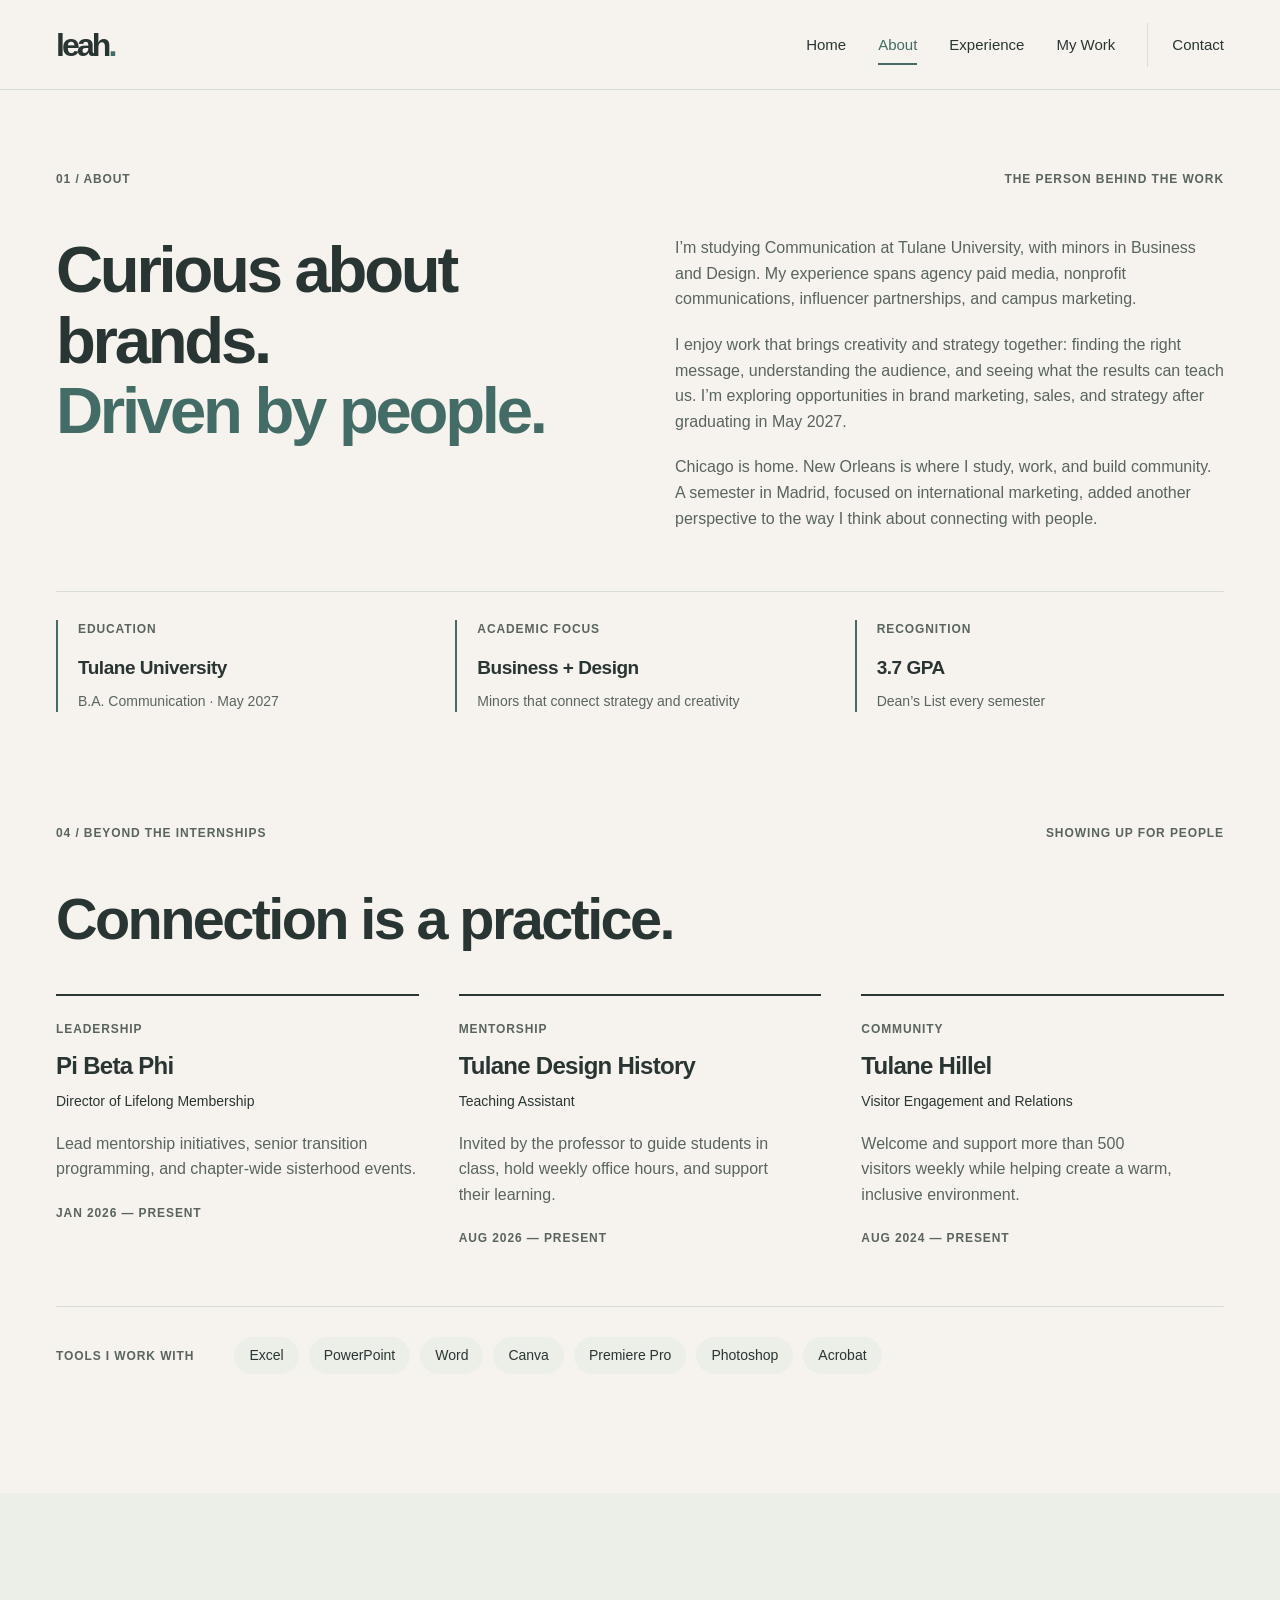
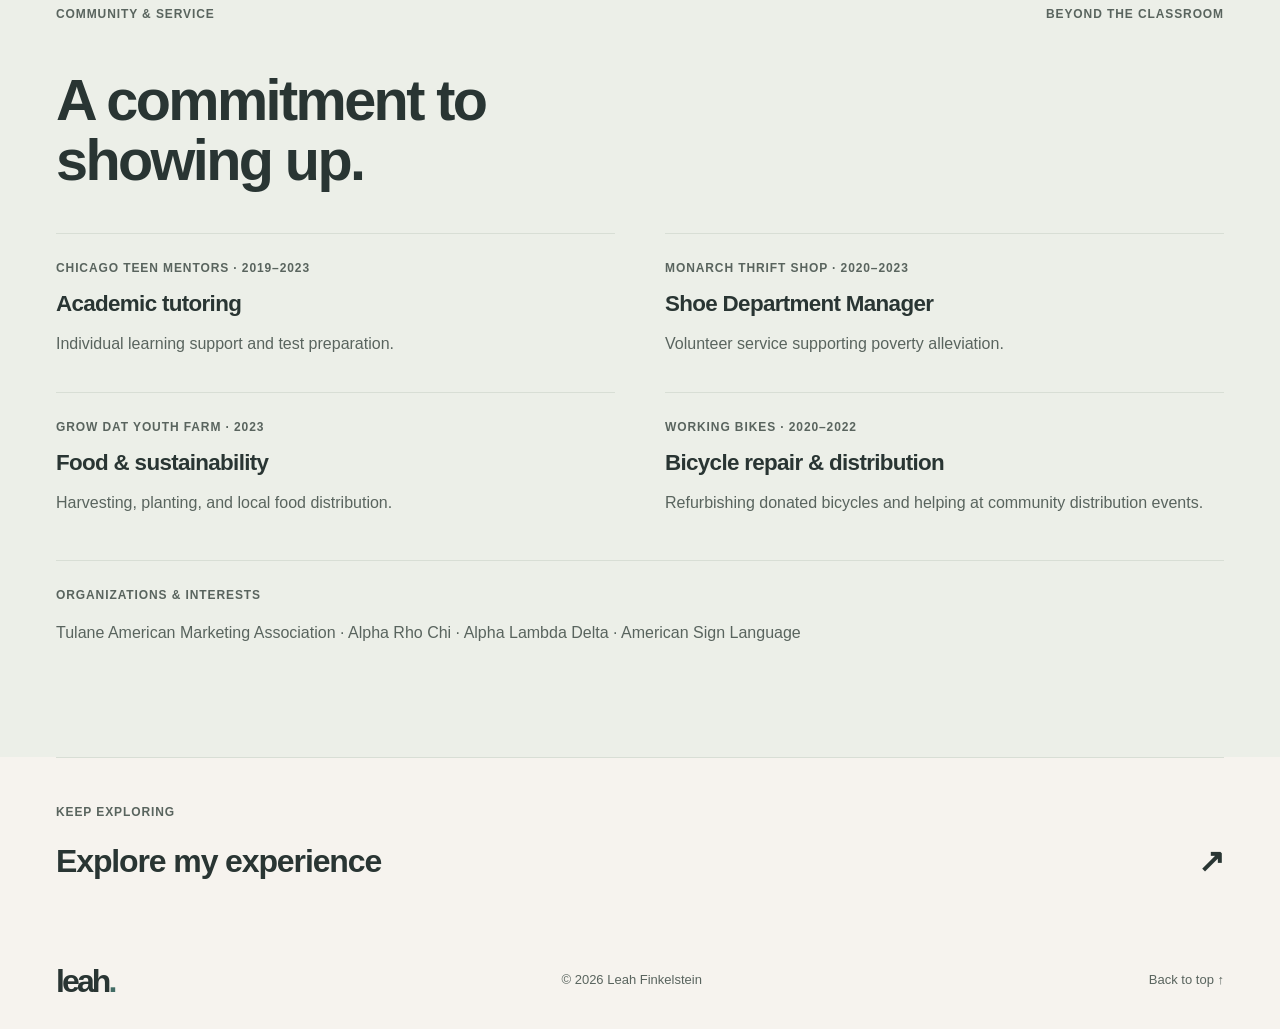
==== about.html @ 5b68e27d "Launch five-page portfolio with softer sage palette and verified LinkedIn credentials" ====
<!doctype html>
<html lang="en">
<head>
  <meta charset="UTF-8">
  <meta name="viewport" content="width=device-width, initial-scale=1">
  <meta name="description" content="Get to know Leah: Communication at Tulane, Business and Design minors, international marketing in Madrid, leadership, and community service.">
  <meta name="theme-color" content="#426c65">
  <meta property="og:title" content="About | Leah Finkelstein">
  <meta property="og:description" content="Get to know Leah: Communication at Tulane, Business and Design minors, international marketing in Madrid, leadership, and community service.">
  <meta property="og:type" content="website">
  <title>About | Leah Finkelstein</title>
  <link rel="icon" href="data:image/svg+xml,%3Csvg xmlns='http://www.w3.org/2000/svg' viewBox='0 0 64 64'%3E%3Crect width='64' height='64' rx='14' fill='%23426c65'/%3E%3Ctext x='9' y='44' font-size='34' font-family='Arial' font-weight='700' fill='white'%3ELF%3C/text%3E%3C/svg%3E">
  <link rel="stylesheet" href="styles.css?v=4">
  <script src="script.js?v=4" defer></script>
  <noscript><style>@media(max-width:700px){.header{height:auto;flex-wrap:wrap;padding-block:16px;gap:16px}.menu-toggle{display:none}nav{position:static;display:flex;flex-wrap:wrap;padding:0;box-shadow:none;width:100%;gap:4px}nav a{padding:6px 10px}.nav-contact{border:0;margin:0}}</style></noscript>
</head>
<body id="top">
<a class="skip-link" href="#main">Skip to content</a>
<div class="progress" aria-hidden="true"></div>
<header class="header">
    <a class="wordmark" href="index.html" aria-label="Leah Finkelstein, home">leah<span>.</span></a>
    <button class="menu-toggle" aria-expanded="false" aria-controls="navigation">Menu <span aria-hidden="true">+</span></button>
    <nav id="navigation" aria-label="Main navigation"><a href="index.html">Home</a><a href="about.html" aria-current="page">About</a><a href="experience.html">Experience</a><a href="work.html">My Work</a><a href="contact.html" class="nav-contact">Contact</a></nav>
  </header>
<main id="main"><section class="about section wrap page-opening" id="about" aria-labelledby="about-title">
      <div class="section-label reveal"><span>01 / ABOUT</span><span>THE PERSON BEHIND THE WORK</span></div>
      <div class="about-grid"><h1 id="about-title" class="reveal">Curious about brands.<br><span class="blue">Driven by people.</span></h1>
        <div class="about-copy reveal"><p>I’m studying Communication at Tulane University, with minors in Business and Design. My experience spans agency paid media, nonprofit communications, influencer partnerships, and campus marketing.</p><p>I enjoy work that brings creativity and strategy together: finding the right message, understanding the audience, and seeing what the results can teach us. I’m exploring opportunities in brand marketing, sales, and strategy after graduating in May 2027.</p><p>Chicago is home. New Orleans is where I study, work, and build community. A semester in Madrid, focused on international marketing, added another perspective to the way I think about connecting with people.</p></div></div>
      <div class="education-strip reveal"><div><span class="small-label">EDUCATION</span><strong>Tulane University</strong><p>B.A. Communication · May 2027</p></div><div><span class="small-label">ACADEMIC FOCUS</span><strong>Business + Design</strong><p>Minors that connect strategy and creativity</p></div><div><span class="small-label">RECOGNITION</span><strong>3.7 GPA</strong><p>Dean’s List every semester</p></div></div>
    </section><section class="leadership section wrap" aria-labelledby="leadership-title"><div class="section-label reveal"><span>04 / BEYOND THE INTERNSHIPS</span><span>SHOWING UP FOR PEOPLE</span></div><h2 id="leadership-title" class="reveal">Connection is a practice.</h2>
      <div class="leadership-grid">
        <article class="reveal"><span class="small-label">LEADERSHIP</span><h3>Pi Beta Phi</h3><p class="role">Director of Lifelong Membership</p><p>Lead mentorship initiatives, senior transition programming, and chapter-wide sisterhood events.</p><span class="date">JAN 2026 — PRESENT</span></article>
        <article class="reveal"><span class="small-label">MENTORSHIP</span><h3>Tulane Design History</h3><p class="role">Teaching Assistant</p><p>Invited by the professor to guide students in class, hold weekly office hours, and support their learning.</p><span class="date">AUG 2026 — PRESENT</span></article>
        <article class="reveal"><span class="small-label">COMMUNITY</span><h3>Tulane Hillel</h3><p class="role">Visitor Engagement and Relations</p><p>Welcome and support more than 500 visitors weekly while helping create a warm, inclusive environment.</p><span class="date">AUG 2024 — PRESENT</span></article>
      </div>
      <div class="tools-row reveal"><span class="small-label">TOOLS I WORK WITH</span><ul aria-label="Tools"><li>Excel</li><li>PowerPoint</li><li>Word</li><li>Canva</li><li>Premiere Pro</li><li>Photoshop</li><li>Acrobat</li></ul></div>
    </section><section class="section community"><div class="wrap"><div class="section-label reveal"><span>COMMUNITY & SERVICE</span><span>BEYOND THE CLASSROOM</span></div><h2 class="reveal">A commitment to<br>showing up.</h2><div class="community-grid"><article class="reveal"><span class="small-label">CHICAGO TEEN MENTORS · 2019–2023</span><h3>Academic tutoring</h3><p>Individual learning support and test preparation.</p></article><article class="reveal"><span class="small-label">MONARCH THRIFT SHOP · 2020–2023</span><h3>Shoe Department Manager</h3><p>Volunteer service supporting poverty alleviation.</p></article><article class="reveal"><span class="small-label">GROW DAT YOUTH FARM · 2023</span><h3>Food & sustainability</h3><p>Harvesting, planting, and local food distribution.</p></article><article class="reveal"><span class="small-label">WORKING BIKES · 2020–2022</span><h3>Bicycle repair & distribution</h3><p>Refurbishing donated bicycles and helping at community distribution events.</p></article></div><div class="memberships reveal"><span class="small-label">ORGANIZATIONS & INTERESTS</span><p>Tulane American Marketing Association · Alpha Rho Chi · Alpha Lambda Delta · American Sign Language</p></div></div></section><div class="next-page wrap"><a href="experience.html"><span class="small-label">KEEP EXPLORING</span><span>Explore my experience <span aria-hidden="true">↗</span></span></a></div></main>
<footer class="footer wrap"><a class="wordmark" href="index.html" aria-label="Leah Finkelstein, home">leah<span>.</span></a><span>© 2026 Leah Finkelstein</span><a href="#top">Back to top ↑</a></footer>
</body>
</html>
---- styles.css ----
:root{--blue:#426c65;--ink:#293533;--muted:#59645e;--line:#d8ded5;--paper:#f6f3ee;--light:#ecefe8;--max:1240px}*{box-sizing:border-box}html{scroll-behavior:smooth;scroll-padding-top:100px}body{margin:0;background:var(--paper);color:var(--ink);font-family:Arial,Helvetica,sans-serif;font-size:16px;line-height:1.6}a{color:inherit;text-decoration:none}button{font:inherit}a,button,summary{-webkit-tap-highlight-color:transparent}a:focus-visible,button:focus-visible,summary:focus-visible{outline:3px solid #98642e;outline-offset:6px}::selection{background:#c8d9ce;color:#101321}.wrap{width:min(var(--max),calc(100% - 112px));margin-inline:auto}.section{padding-block:112px}h1,h2,h3,p{margin:0}h1,h2,h3{line-height:1.05;letter-spacing:-.045em}h2{font-size:clamp(2.35rem,4.5vw,4rem);font-weight:600}h3{font-size:1.7rem;letter-spacing:-.03em}p{color:var(--muted)}.blue{color:var(--blue)}.header{height:90px;display:flex;align-items:center;justify-content:space-between;padding-inline:56px;border-bottom:1px solid var(--line);position:sticky;top:0;z-index:20;background:rgba(246,243,238,.96);backdrop-filter:blur(16px)}.wordmark{font-size:2rem;letter-spacing:-.09em;font-weight:800;line-height:1}.wordmark span{color:var(--blue)}nav{display:flex;align-items:center;gap:32px;font-size:.9375rem}nav a{transition:color .2s}nav a:hover{color:var(--blue)}.nav-contact{padding-left:24px;border-left:1px solid var(--line)}.nav-contact span{margin-left:12px}.menu-toggle{display:none}.progress{position:fixed;top:0;left:0;width:100%;height:3px;background:var(--blue);z-index:30;transform:scaleX(0);transform-origin:left}.hero{display:grid;grid-template-columns:1.3fr 1fr;gap:48px;padding-top:80px}.eyebrow,.section-label,.small-label,.project-top,.date,.portrait-caption,.hero-footer{font-size:.8125rem;letter-spacing:.075em;font-weight:600}.eyebrow{color:var(--blue);margin-bottom:24px}.hero h1{font-size:clamp(3.5rem,7.1vw,6.75rem);font-weight:600;letter-spacing:-.07em;line-height:.98}.hero-intro{color:var(--ink);font-size:clamp(1.2rem,2.1vw,1.75rem);line-height:1.3;letter-spacing:-.025em;margin-top:30px}.hero-intro span{color:var(--muted)}.hero-description{max-width:480px;margin-top:22px;font-size:1.0625rem;line-height:1.6}.actions{display:flex;gap:28px;align-items:center;margin-top:30px}.button{display:inline-flex;gap:24px;align-items:center;justify-content:center;padding:16px 22px;font-size:.9375rem;font-weight:600;border-radius:4px;transition:transform .2s,box-shadow .2s}.button:hover{transform:translateY(-3px);box-shadow:0 8px 24px #0002}.primary{background:var(--blue);color:white}.text-link{font-size:.9375rem;font-weight:600;border-bottom:1px solid;padding-block:6px;display:inline-block}.text-link:hover{color:var(--blue)}.text-link span[aria-hidden]{margin-left:12px}.portrait-panel{background:var(--blue);color:white;align-self:stretch;border-radius:180px 180px 10px 10px;min-height:540px;display:flex;align-items:center;justify-content:space-between;flex-direction:column;padding:55px 28px 28px;position:relative;overflow:hidden;transition:transform .4s}.portrait-panel:hover{transform:rotate(1deg)}.portrait-caption{display:flex;flex-direction:column;text-align:center;line-height:1.7;color:#e5ede6;font-size:.75rem;letter-spacing:.14em}.portrait{width:88%;max-width:345px;aspect-ratio:1;border-radius:50%;overflow:hidden;position:relative;box-shadow:0 18px 50px #274b3555;border:7px solid white;margin-block:26px;background:#eee}.portrait img{position:absolute;width:167.86%;max-width:none;height:auto;left:-33.57%;top:-28.57%}.portrait-bottom{width:100%;display:flex;justify-content:space-between;align-items:center;font-size:1.25rem;letter-spacing:-.03em}.portrait-bottom span:last-child{font-size:2.2rem}.hero-footer{grid-column:1/-1;display:flex;justify-content:space-between;align-items:center;padding-block:26px;border-bottom:1px solid var(--line);color:var(--muted);margin-top:12px;letter-spacing:.05em}.hero-footer a{font-size:.875rem;letter-spacing:0}.hero-footer a span{margin-left:24px}.section-label{display:flex;justify-content:space-between;gap:20px;color:var(--muted);margin-bottom:46px}.section-label span:last-child{color:var(--muted)}.about-grid{display:grid;grid-template-columns:1fr 1fr;gap:70px}.about h2{font-size:clamp(2.4rem,3.6vw,3.5rem);line-height:1.12}.about-copy p+p{margin-top:20px}.education-strip{display:grid;grid-template-columns:1fr 1fr 1fr;border-top:1px solid var(--line);margin-top:60px;padding-top:28px;gap:30px}.small-label{display:block;color:var(--muted);font-size:.75rem;margin-bottom:14px}.education-strip strong{display:block;font-size:1.1875rem;letter-spacing:-.025em}.education-strip p{font-size:.875rem;margin-top:6px}.work{background:var(--light)}.section-heading{display:flex;align-items:flex-end;justify-content:space-between;gap:40px;margin-bottom:46px}.section-heading>p{max-width:320px}.projects{display:grid;grid-template-columns:1fr 1fr;gap:24px;align-items:start}.project{padding:36px;border-radius:6px;min-height:464px;transition:transform .25s,box-shadow .25s}.project:hover{transform:translateY(-5px);box-shadow:0 16px 35px #1111}.project-top{display:flex;justify-content:space-between;gap:20px;font-size:.75rem;letter-spacing:.045em}.project-stat{font-size:clamp(4.5rem,7vw,6.5rem);font-weight:600;letter-spacing:-.07em;line-height:1;margin-top:42px}.project-stat>span{font-size:.52em}.stat-label{font-size:.875rem;margin-top:8px}.project h3{margin:34px 0 14px}.project>p:not(.stat-label){max-width:450px}.project-blue{background:var(--blue);color:#fff}.project-blue p{color:#e5ede6}.project-light{background:#fff;border:1px solid var(--line)}.project-dark{background:var(--ink);color:#fff}.project-dark p{color:#d4ddd3}.project-word{font-size:clamp(3rem,4.8vw,4.1rem);font-weight:600;letter-spacing:-.06em;line-height:1.03;color:var(--blue);margin-top:38px}.project details{border-top:1px solid #929bb055;margin-top:26px}.project summary{cursor:pointer;display:flex;justify-content:space-between;padding-top:19px;list-style:none;font-size:.875rem;font-weight:600}.project summary::-webkit-details-marker{display:none}.project summary span{font-size:1.3rem;line-height:1;transition:transform .2s}.project details[open] summary span{transform:rotate(45deg)}.detail-content{padding-top:22px;font-size:.9375rem}.detail-content p+p{margin-top:12px}.experience{background:var(--ink);color:#fff}.experience .section-label,.experience .section-label span:last-child{color:#c1ccc2}.experience .text-link:hover{color:#d4e2d7}.experience-row{display:grid;grid-template-columns:190px 1fr 155px;gap:35px;padding-block:32px;border-top:1px solid #526258}.experience-row .date{color:#c1ccc2;padding-top:5px;font-size:.75rem;letter-spacing:.025em}.experience-row h3{font-size:1.6rem}.experience-row p{color:#c1ccc2;font-size:.9375rem;max-width:540px}.experience-row .role{color:#fff;margin-block:9px 12px}.location{font-size:.8125rem;color:#c1ccc2;text-align:right;padding-top:5px}.leadership-grid{display:grid;grid-template-columns:repeat(3,1fr);gap:40px;margin-top:44px}.leadership-grid article{border-top:2px solid var(--ink);padding-top:24px}.leadership-grid h3{font-size:1.5rem}.leadership-grid .role{color:var(--ink);font-size:.875rem;margin:12px 0 18px}.leadership-grid article>p:not(.role){font-size:.9375rem}.leadership-grid .date{display:block;color:var(--muted);font-size:.75rem;margin-top:22px}.tools-row{display:flex;gap:40px;align-items:baseline;margin-top:58px;border-top:1px solid var(--line);padding-top:30px}.tools-row .small-label{white-space:nowrap}.tools-row ul{list-style:none;padding:0;margin:0;display:flex;flex-wrap:wrap;gap:10px}.tools-row li{border:1px solid var(--line);border-radius:30px;padding:6px 14px;font-size:.875rem}.contact{background:var(--blue);color:white}.contact .section-label,.contact .section-label span:last-child{color:#e5ede6}.contact h2{font-size:clamp(2.75rem,6.9vw,6rem);letter-spacing:-.06em}.contact h2>span{color:#b9d0bf}.contact-bottom{display:flex;align-items:center;justify-content:space-between;gap:40px;margin-top:42px}.contact-bottom p{color:#e5ede6;max-width:400px}.light{background:#fff;color:var(--ink)}.footer{padding-block:32px;display:flex;justify-content:space-between;align-items:center;gap:20px}.footer>span,.footer>a:last-child{font-size:.8125rem;color:var(--muted)}.skip-link{position:fixed;left:16px;top:-100px;z-index:99;background:white;color:var(--ink);padding:12px 20px;border:2px solid var(--blue)}.skip-link:focus{top:12px}.sr-only{position:absolute;width:1px;height:1px;padding:0;margin:-1px;overflow:hidden;clip:rect(0,0,0,0);white-space:nowrap;border:0}.reveal{transition:opacity .7s ease,transform .7s ease}.motion-ready .reveal.pending{opacity:0;transform:translateY(24px)}.entrance{animation:arrive .8s both}.hero h1{animation-delay:.08s}.hero-intro{animation-delay:.15s}.hero-description{animation-delay:.2s}.actions{animation-delay:.25s}.portrait-panel{animation-delay:.2s}@keyframes arrive{from{opacity:0;transform:translateY(20px)}to{opacity:1;transform:translateY(0)}}
@media(min-width:1500px){.hero{padding-top:90px}.portrait-panel{min-height:590px}}
@media(max-width:1000px){.wrap{width:calc(100% - 64px)}.header{padding-inline:32px}.hero{gap:32px;padding-top:55px}.hero h1{font-size:clamp(3.3rem,7.4vw,5.5rem)}.portrait-panel{min-height:490px;padding-inline:22px;padding-top:45px}.portrait-caption{font-size:.6875rem}.about-grid{gap:40px}.experience-row{grid-template-columns:155px 1fr;gap:24px}.location{display:none}.project{padding:28px}.project-top{font-size:.6875rem}.leadership-grid{gap:25px}.section{padding-block:80px}.actions{gap:18px}.button{gap:15px;padding:15px 18px}}
@media(max-width:700px){html{scroll-padding-top:82px}.wrap{width:calc(100% - 40px)}.header{height:72px;padding-inline:20px}.menu-toggle{display:flex;gap:20px;align-items:center;background:none;border:1px solid var(--line);border-radius:4px;padding:7px 12px;font-size:.875rem}.menu-toggle span{font-size:1.25rem;line-height:1}nav{display:none;position:absolute;left:0;right:0;top:72px;padding:20px;background:white;box-shadow:0 10px 20px #0001;align-items:stretch;gap:0}nav.open{display:flex;flex-direction:column}nav a{padding:13px 0}.nav-contact{border-left:0;border-top:1px solid var(--line);margin-top:7px}.hero{grid-template-columns:1fr;padding-top:46px;gap:36px}.eyebrow{font-size:.6875rem;letter-spacing:.06em;margin-bottom:20px}.hero h1{font-size:clamp(3rem,12vw,5.1rem)}.hero-intro{font-size:1.4rem;margin-top:24px}.hero-description{font-size:1rem}.actions{margin-top:25px}.portrait-panel{width:100%;min-height:420px;border-radius:150px 150px 6px 6px;padding:34px 25px 18px;max-width:420px;justify-self:center}.portrait{width:68%;max-width:260px;margin-block:24px}.portrait-caption{font-size:.6875rem}.portrait-bottom{font-size:1.0625rem}.hero-footer{margin-top:0;padding-block:22px;gap:18px;font-size:.625rem;letter-spacing:.02em}.hero-footer a{font-size:.75rem}.hero-footer a span{margin-left:8px}.section{padding-block:64px}.section-label{font-size:.6875rem;margin-bottom:30px;letter-spacing:.05em}.section-label span:last-child{display:none}.about-grid{grid-template-columns:1fr;gap:26px}.about h2{font-size:2.25rem}.education-strip{grid-template-columns:1fr;gap:24px;margin-top:35px}.education-strip>div+div{padding-top:22px;border-top:1px solid var(--line)}.section-heading{align-items:flex-start;flex-direction:column;gap:24px;margin-bottom:30px}h2{font-size:2.5rem}.section-heading>p{max-width:100%}.projects{grid-template-columns:1fr;gap:18px}.project{padding:27px;min-height:0}.project-stat{font-size:5.5rem;margin-top:34px}.project-word{font-size:3.5rem}.project-top{font-size:.6875rem}.project h3{margin-top:28px;font-size:1.6rem}.experience-row{grid-template-columns:1fr;gap:12px;padding-block:27px}.experience-row h3{font-size:1.5rem}.leadership-grid{grid-template-columns:1fr;gap:32px;margin-top:32px}.tools-row{flex-direction:column;gap:6px;margin-top:35px}.contact h2{font-size:clamp(2.3rem,9.6vw,4rem)}.contact-bottom{align-items:flex-start;flex-direction:column;gap:26px;margin-top:28px}.footer{flex-wrap:wrap;padding-block:28px}.footer .wordmark{font-size:1.7rem}.footer>span{font-size:.75rem}.footer>a:last-child{font-size:.75rem}}
@media(prefers-reduced-motion:reduce){html{scroll-behavior:auto}*,*::before,*::after{animation:none!important;transition:none!important}.motion-ready .reveal.pending{opacity:1;transform:none}.portrait-panel:hover,.project:hover,.button:hover{transform:none}}

/* Refined rhythm, clearer controls, and responsive interaction states. */
h1,h2,h3{text-wrap:balance}p{text-wrap:pretty}.hero-copy{min-width:0}.actions{flex-wrap:wrap}.header{transition:box-shadow .25s,border-color .25s}.header.scrolled{box-shadow:0 4px 24px #29353308;border-bottom-color:#d8ded5}nav a{position:relative;min-height:44px;display:inline-flex;align-items:center}nav a[aria-current="location"]{color:var(--blue)}nav a:not(.nav-contact)::after{content:"";position:absolute;bottom:2px;left:0;width:100%;height:2px;background:var(--blue);transform:scaleX(0);transform-origin:left;transition:transform .25s}nav a[aria-current="location"]::after,nav a:not(.nav-contact):hover::after{transform:scaleX(1)}.button span[aria-hidden],.text-link span[aria-hidden]{display:inline-block;transition:transform .25s}.button:hover span[aria-hidden],.text-link:hover span[aria-hidden]{transform:translate(3px,-3px)}.button.primary:hover span[aria-hidden]{transform:translate(3px,3px)}.portrait-panel{background:linear-gradient(150deg,#426c65 35%,#365b55 100%)}.portrait-panel:hover{transform:none}.portrait{transition:box-shadow .5s,transform .5s}.portrait-panel:hover .portrait{transform:translateY(-5px);box-shadow:0 26px 55px #274b3566}.portrait-bottom{border-top:1px solid #ffffff38;padding-top:18px}.about-copy{max-width:570px}.education-strip{padding-bottom:8px}.education-strip>div{border-left:2px solid var(--blue);padding-left:20px}.projects{align-items:stretch;gap:28px}.project{display:flex;flex-direction:column;border-radius:12px;min-width:0;border:1px solid transparent}.project-light{border-color:var(--line)}.project>p:not(.stat-label){margin-bottom:26px}.project details{margin-top:auto}.project summary{min-height:60px;align-items:center;gap:18px;padding:18px 0 0;font-size:.9375rem}.project summary>span[aria-hidden]{display:inline-flex;align-items:center;justify-content:center;border:1px solid currentColor;width:32px;height:32px;border-radius:50%;flex-shrink:0}.project details[open] .detail-content{animation:arrive .3s ease-out}.project-light:has(details[open]){border-color:var(--blue)}.project:focus-within{box-shadow:0 0 0 3px #426c6526}.project-blue{background:linear-gradient(140deg,#426c65,#365b55)}.project-dark{background:linear-gradient(140deg,#33433d,#293533)}.project-stat{font-variant-numeric:tabular-nums}.project-word{min-height:136px}.experience-row{transition:background .25s}.experience-row:hover{background:#ffffff04}.experience-row h3{letter-spacing:-.025em}.experience-row .role{color:#d4e2d7}.tools-row li{background:var(--light);border-color:transparent}.contact{background:linear-gradient(120deg,#426c65,#365b55)}.menu-toggle{min-height:44px}.menu-toggle span{transition:transform .2s}.menu-toggle[aria-expanded="true"] span{transform:rotate(45deg)}.small-label,.project-top,.date,.portrait-caption,.hero-footer,.section-label,.eyebrow{font-size:max(.75rem,12px)}.project-top{line-height:1.6;letter-spacing:.025em}.project-top>span:last-child{flex-shrink:0}.leadership-grid article>p:not(.role),.experience-row p,.detail-content{font-size:1rem}
@media(min-width:1001px){.about-grid>h2{position:sticky;top:140px;align-self:start}.projects>.project:nth-child(2n){transition-delay:.08s}.leadership-grid>article:nth-child(2){transition-delay:.08s}.leadership-grid>article:nth-child(3){transition-delay:.16s}}
@media(hover:hover) and (pointer:fine){.project:hover{transform:translateY(-6px);box-shadow:0 18px 35px #29353312}.project-light:hover{border-color:#8fa89a}}
@media(max-width:1000px){.project-word{min-height:118px}.experience-row .date,.leadership-grid .date{font-size:.75rem}}
@media(max-width:700px){nav.open{animation:arrive .2s ease-out}nav a{font-size:1rem;padding:15px 12px;border-radius:5px}nav a[aria-current="location"]{background:#e4ebe2}nav a:not(.nav-contact)::after{display:none}.portrait-panel{min-height:400px}.portrait-caption{font-size:.75rem;letter-spacing:.09em}.hero-footer{align-items:flex-start;flex-wrap:wrap;row-gap:10px}.hero-footer a{min-height:24px}.section-label{font-size:.75rem}.eyebrow{font-size:.75rem;letter-spacing:.025em}.project-top{font-size:.75rem}.project{padding:26px}.project-word{min-height:0}.education-strip>div+div{border-top:0;padding-top:0}.experience-row p{font-size:1rem}.projects{gap:22px}.contact .button{width:100%}.portrait-panel:hover .portrait{transform:none}.footer>a:last-child{padding-block:10px}}
@media(prefers-reduced-motion:reduce){.portrait-panel:hover .portrait,.button:hover span[aria-hidden],.text-link:hover span[aria-hidden],.project:hover{transform:none}}
@media print{.header,.progress,.skip-link,.menu-toggle,.actions,.hero-footer,.footer{display:none}.section{padding-block:28px}.wrap{width:100%}.hero{padding-top:0;gap:20px}.portrait-panel{min-height:0}.portrait-caption,.portrait-bottom{display:none}.portrait{max-width:180px}.reveal,.entrance,.motion-ready .reveal.pending{opacity:1!important;transform:none!important}.experience,.contact,.project{background:white!important;color:black!important}.experience p,.contact p,.project p,.experience .role{color:#333!important}.project{break-inside:avoid}.section-label{margin-bottom:16px}.project-stat{font-size:3rem}.project details{margin-top:12px}.contact h2{font-size:2.5rem}}

/* Separate pages, shared identity. */
nav a[aria-current="page"]{color:var(--blue)}nav a[aria-current="page"]::after{transform:scaleX(1)}.page-opening h1{font-size:clamp(2.75rem,5.1vw,4.7rem);line-height:1.08;letter-spacing:-.05em;font-weight:600}.page-opening{padding-top:80px}.about.page-opening{padding-bottom:64px}.about.page-opening+.leadership{padding-top:40px}.about-grid>h1{align-self:start}.home-highlights{padding-top:78px}.home-links{display:grid;grid-template-columns:repeat(3,1fr);gap:24px}.home-links>a{border:1px solid var(--line);border-radius:12px;padding:30px;display:flex;flex-direction:column;transition:transform .25s,box-shadow .25s}.home-links>a:first-child{background:var(--blue);color:white;border-color:var(--blue)}.home-links>a:first-child p,.home-links>a:first-child .small-label{color:#e5ede6}.home-links strong{display:block;font-size:clamp(2rem,3.8vw,3.4rem);line-height:1.05;letter-spacing:-.045em;margin:16px 0 22px;font-weight:600}.home-links strong>span{font-size:.55em}.home-links p{font-size:1rem;margin-bottom:30px}.home-link-label{margin-top:auto;padding-top:18px;border-top:1px solid #a2a9b955;display:flex;justify-content:space-between;gap:18px;font-size:.875rem;font-weight:600}.home-links>a:hover{transform:translateY(-5px);box-shadow:0 15px 30px #29353312}.next-page{padding-block:45px;border-top:1px solid var(--line)}.next-page>a{display:block}.next-page>a>span:last-child{font-size:clamp(1.4rem,2.5vw,2rem);font-weight:600;letter-spacing:-.035em;display:flex;justify-content:space-between;gap:20px}.next-page a:hover{color:var(--blue)}.community{background:var(--light)}.community-grid{display:grid;grid-template-columns:repeat(2,1fr);gap:36px 50px;margin-top:42px}.community-grid article{border-top:1px solid var(--line);padding-top:25px}.community-grid h3{font-size:1.4rem;margin-bottom:15px}.memberships{margin-top:45px;border-top:1px solid var(--line);padding-top:25px}.credential-list{margin-block:40px}.credential-list article{border-top:1px solid var(--line);padding-block:24px;display:flex;align-items:baseline;justify-content:space-between;gap:24px}.credential-list h3{font-size:1.35rem;line-height:1.3;letter-spacing:-.025em}.credential-list p{font-size:.9375rem;margin-top:8px}.credential-list article>span{font-size:.875rem;white-space:nowrap;color:var(--muted)}.contact-page{min-height:530px;display:flex;align-items:center}.contact-page h1{font-size:clamp(2.75rem,6.5vw,6rem)}.contact-page h1>span{color:#b9d0bf}.contact-facts{display:flex;gap:30px;flex-wrap:wrap;margin-top:30px}.contact-facts strong{font-size:.9375rem}.contact-facts .small-label{margin-bottom:6px}.current-work .text-link{margin-top:24px}
@media(max-width:1000px){nav{gap:22px}.nav-contact{padding-left:18px}.home-links{gap:18px}.home-links>a{padding:24px}.page-opening{padding-top:64px}}
@media(max-width:700px){.page-opening{padding-top:45px}.page-opening h1{font-size:clamp(2.3rem,9.5vw,3.6rem)}nav{gap:0}nav a[aria-current="page"]{background:#e4ebe2}.nav-contact{padding-left:12px}.home-highlights{padding-top:50px}.home-links,.community-grid{grid-template-columns:1fr}.home-links strong{font-size:2.7rem}.home-links>a{padding:28px}.credential-list article{align-items:flex-start;flex-direction:column;gap:12px}.community-grid{gap:28px}.next-page{padding-block:32px}.contact-page{min-height:480px}.about.page-opening+.leadership{padding-top:24px}.contact-facts{flex-direction:column;gap:20px}.home-links>a:hover{transform:none}}
@media(prefers-reduced-motion:reduce){.home-links>a:hover{transform:none}}

/* A softer botanical palette with readable charcoal text and warm surfaces. */
:root{--accent:#426c65;--blue:var(--accent);--sage:#dce5dc;--cream:#f6f3ee;--card:#fcfaf7}
.project-light,.light{background:var(--card)}
.portrait-panel,.project-blue,.home-links>a:first-child,.contact{background:linear-gradient(140deg,#e4ebe1,#ceded5);color:var(--ink)}
.portrait-caption,.portrait-bottom,.project-blue p,.home-links>a:first-child p,.home-links>a:first-child .small-label,.contact p,.contact .section-label,.contact .section-label span:last-child{color:#40594e}
.portrait{border-color:var(--card);box-shadow:0 18px 50px #294a3424}
.portrait-bottom{border-top-color:#81998a66}
.contact h2>span,.contact-page h1>span{color:var(--accent)}
.contact .light{background:var(--accent);color:var(--card)}
.home-links>a:first-child{border-color:#c3d3c6}
.home-links>a{background:var(--card)}
.project-blue .project-stat{color:#365b55}
.skip-link{background:var(--cream)}
@media(max-width:700px){nav{background:var(--cream)}}
@media print{.portrait-panel,.project-blue,.home-links>a:first-child,.contact{background:white!important;color:black!important}}
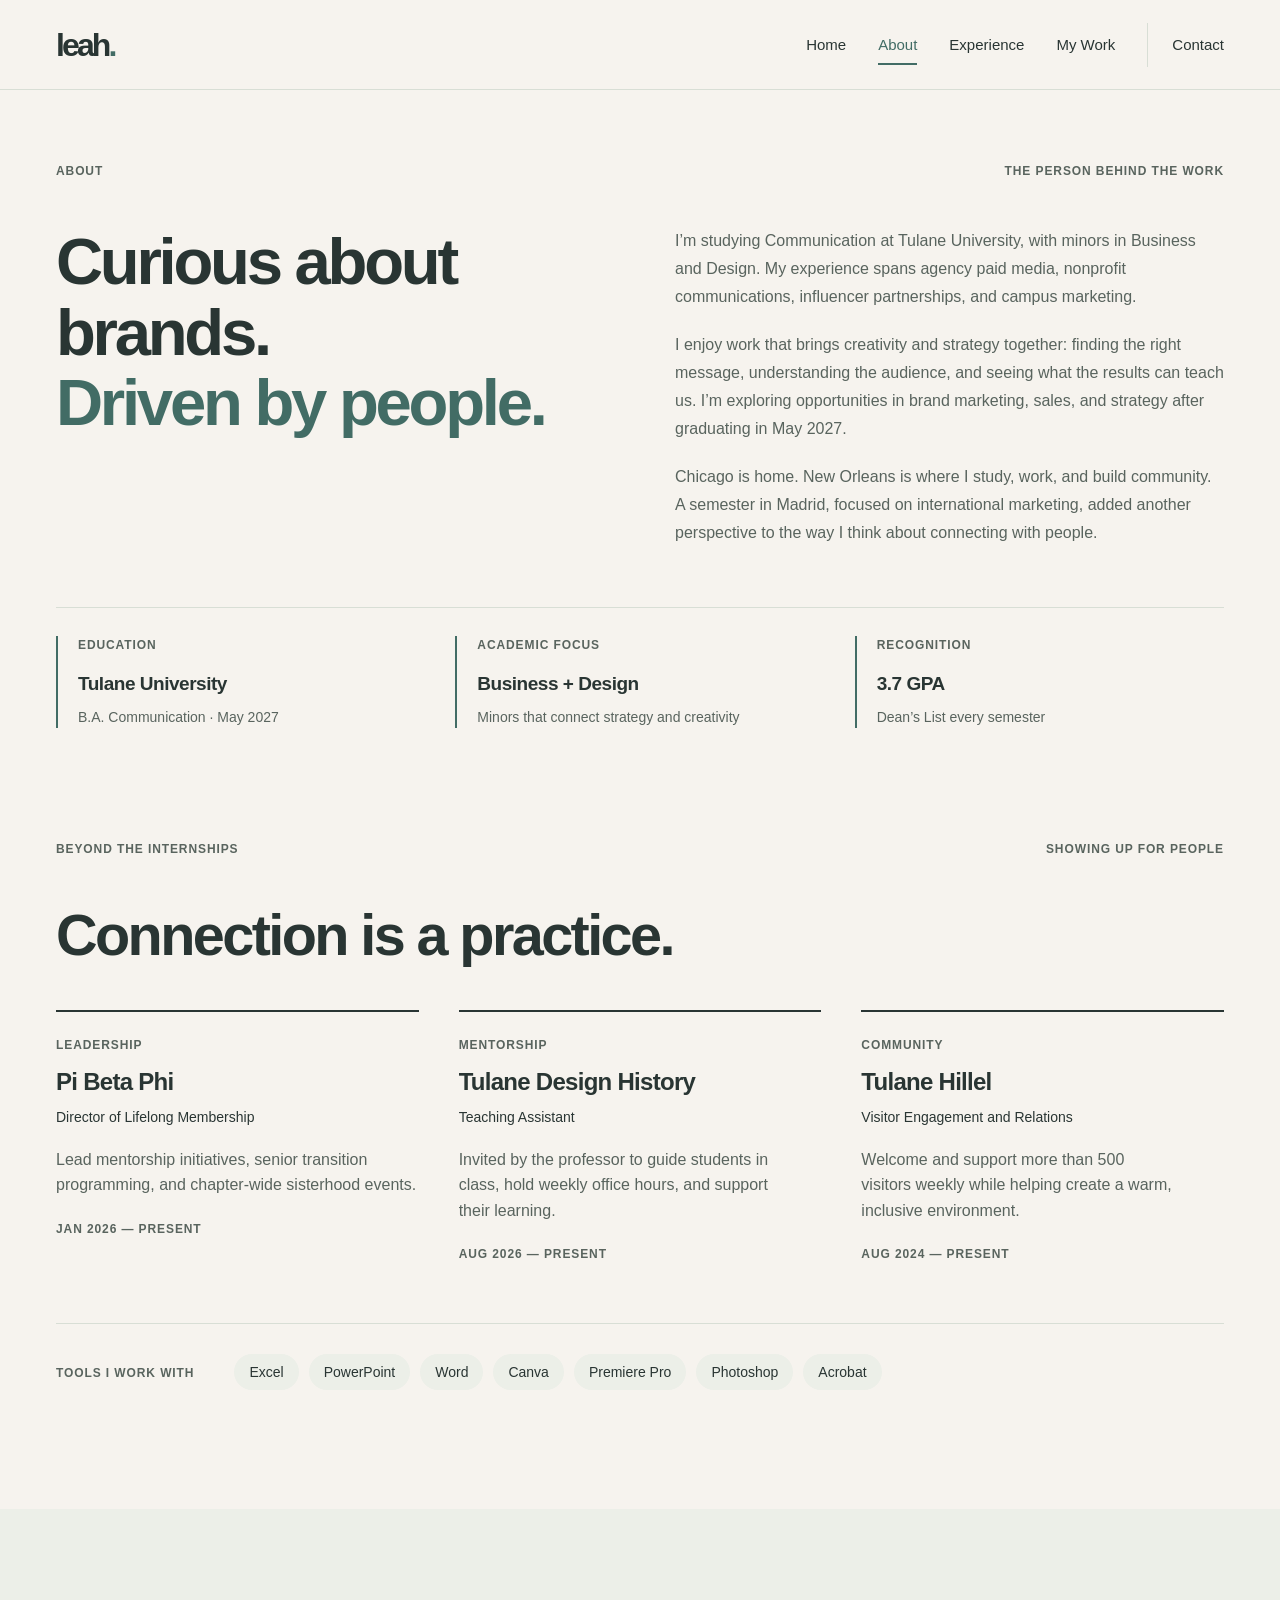
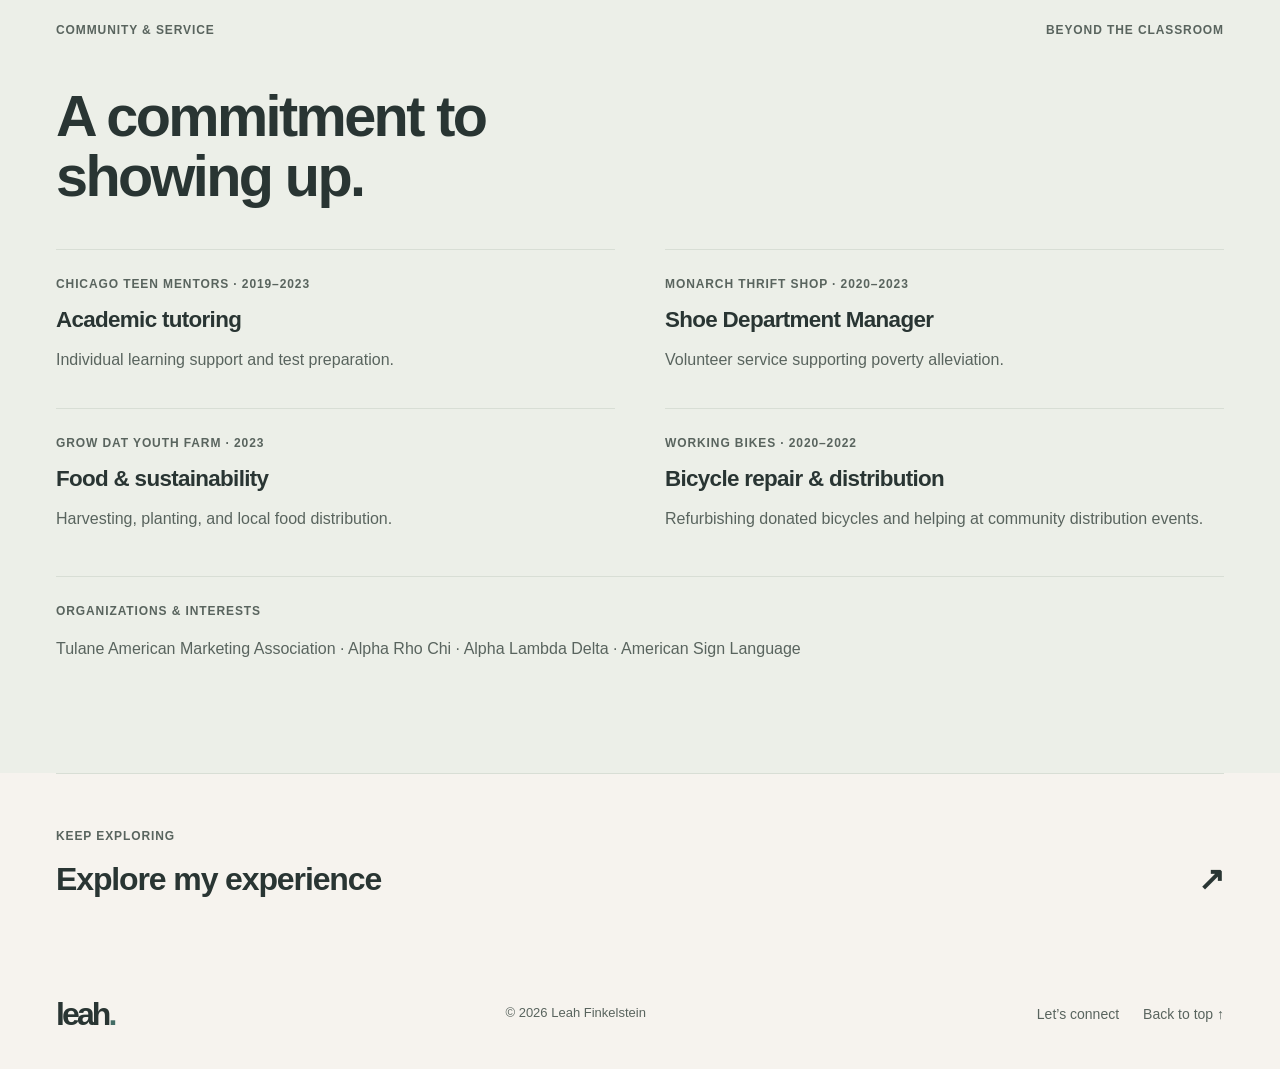
==== commit 0f2ff089: "Clarify marketing strengths and project contributions; refine spacing and navigation" ====
--- a/about.html
+++ b/about.html
@@ -10,8 +10,8 @@
   <meta property="og:type" content="website">
   <title>About | Leah Finkelstein</title>
   <link rel="icon" href="data:image/svg+xml,%3Csvg xmlns='http://www.w3.org/2000/svg' viewBox='0 0 64 64'%3E%3Crect width='64' height='64' rx='14' fill='%23426c65'/%3E%3Ctext x='9' y='44' font-size='34' font-family='Arial' font-weight='700' fill='white'%3ELF%3C/text%3E%3C/svg%3E">
-  <link rel="stylesheet" href="styles.css?v=4">
-  <script src="script.js?v=4" defer></script>
+  <link rel="stylesheet" href="styles.css?v=5">
+  <script src="script.js?v=5" defer></script>
   <noscript><style>@media(max-width:700px){.header{height:auto;flex-wrap:wrap;padding-block:16px;gap:16px}.menu-toggle{display:none}nav{position:static;display:flex;flex-wrap:wrap;padding:0;box-shadow:none;width:100%;gap:4px}nav a{padding:6px 10px}.nav-contact{border:0;margin:0}}</style></noscript>
 </head>
 <body id="top">
@@ -23,11 +23,11 @@
     <nav id="navigation" aria-label="Main navigation"><a href="index.html">Home</a><a href="about.html" aria-current="page">About</a><a href="experience.html">Experience</a><a href="work.html">My Work</a><a href="contact.html" class="nav-contact">Contact</a></nav>
   </header>
 <main id="main"><section class="about section wrap page-opening" id="about" aria-labelledby="about-title">
-      <div class="section-label reveal"><span>01 / ABOUT</span><span>THE PERSON BEHIND THE WORK</span></div>
+      <div class="section-label reveal"><span>ABOUT</span><span>THE PERSON BEHIND THE WORK</span></div>
       <div class="about-grid"><h1 id="about-title" class="reveal">Curious about brands.<br><span class="blue">Driven by people.</span></h1>
         <div class="about-copy reveal"><p>I’m studying Communication at Tulane University, with minors in Business and Design. My experience spans agency paid media, nonprofit communications, influencer partnerships, and campus marketing.</p><p>I enjoy work that brings creativity and strategy together: finding the right message, understanding the audience, and seeing what the results can teach us. I’m exploring opportunities in brand marketing, sales, and strategy after graduating in May 2027.</p><p>Chicago is home. New Orleans is where I study, work, and build community. A semester in Madrid, focused on international marketing, added another perspective to the way I think about connecting with people.</p></div></div>
       <div class="education-strip reveal"><div><span class="small-label">EDUCATION</span><strong>Tulane University</strong><p>B.A. Communication · May 2027</p></div><div><span class="small-label">ACADEMIC FOCUS</span><strong>Business + Design</strong><p>Minors that connect strategy and creativity</p></div><div><span class="small-label">RECOGNITION</span><strong>3.7 GPA</strong><p>Dean’s List every semester</p></div></div>
-    </section><section class="leadership section wrap" aria-labelledby="leadership-title"><div class="section-label reveal"><span>04 / BEYOND THE INTERNSHIPS</span><span>SHOWING UP FOR PEOPLE</span></div><h2 id="leadership-title" class="reveal">Connection is a practice.</h2>
+    </section><section class="leadership section wrap" aria-labelledby="leadership-title"><div class="section-label reveal"><span>BEYOND THE INTERNSHIPS</span><span>SHOWING UP FOR PEOPLE</span></div><h2 id="leadership-title" class="reveal">Connection is a practice.</h2>
       <div class="leadership-grid">
         <article class="reveal"><span class="small-label">LEADERSHIP</span><h3>Pi Beta Phi</h3><p class="role">Director of Lifelong Membership</p><p>Lead mentorship initiatives, senior transition programming, and chapter-wide sisterhood events.</p><span class="date">JAN 2026 — PRESENT</span></article>
         <article class="reveal"><span class="small-label">MENTORSHIP</span><h3>Tulane Design History</h3><p class="role">Teaching Assistant</p><p>Invited by the professor to guide students in class, hold weekly office hours, and support their learning.</p><span class="date">AUG 2026 — PRESENT</span></article>
@@ -35,6 +35,6 @@
       </div>
       <div class="tools-row reveal"><span class="small-label">TOOLS I WORK WITH</span><ul aria-label="Tools"><li>Excel</li><li>PowerPoint</li><li>Word</li><li>Canva</li><li>Premiere Pro</li><li>Photoshop</li><li>Acrobat</li></ul></div>
     </section><section class="section community"><div class="wrap"><div class="section-label reveal"><span>COMMUNITY & SERVICE</span><span>BEYOND THE CLASSROOM</span></div><h2 class="reveal">A commitment to<br>showing up.</h2><div class="community-grid"><article class="reveal"><span class="small-label">CHICAGO TEEN MENTORS · 2019–2023</span><h3>Academic tutoring</h3><p>Individual learning support and test preparation.</p></article><article class="reveal"><span class="small-label">MONARCH THRIFT SHOP · 2020–2023</span><h3>Shoe Department Manager</h3><p>Volunteer service supporting poverty alleviation.</p></article><article class="reveal"><span class="small-label">GROW DAT YOUTH FARM · 2023</span><h3>Food & sustainability</h3><p>Harvesting, planting, and local food distribution.</p></article><article class="reveal"><span class="small-label">WORKING BIKES · 2020–2022</span><h3>Bicycle repair & distribution</h3><p>Refurbishing donated bicycles and helping at community distribution events.</p></article></div><div class="memberships reveal"><span class="small-label">ORGANIZATIONS & INTERESTS</span><p>Tulane American Marketing Association · Alpha Rho Chi · Alpha Lambda Delta · American Sign Language</p></div></div></section><div class="next-page wrap"><a href="experience.html"><span class="small-label">KEEP EXPLORING</span><span>Explore my experience <span aria-hidden="true">↗</span></span></a></div></main>
-<footer class="footer wrap"><a class="wordmark" href="index.html" aria-label="Leah Finkelstein, home">leah<span>.</span></a><span>© 2026 Leah Finkelstein</span><a href="#top">Back to top ↑</a></footer>
+<footer class="footer wrap"><a class="wordmark" href="index.html" aria-label="Leah Finkelstein, home">leah<span>.</span></a><span>© 2026 Leah Finkelstein</span><div class="footer-links"><a href="contact.html">Let’s connect</a><a href="#top">Back to top ↑</a></div></footer>
 </body>
 </html>
--- a/styles.css
+++ b/styles.css
@@ -34,3 +34,17 @@
 .skip-link{background:var(--cream)}
 @media(max-width:700px){nav{background:var(--cream)}}
 @media print{.portrait-panel,.project-blue,.home-links>a:first-child,.contact{background:white!important;color:black!important}}
+
+/* Portfolio clarity: visible roles, structured briefs, and balanced page rhythm. */
+.hero-intro{font-size:clamp(1.2rem,1.9vw,1.6rem);line-height:1.4}.hero-description{max-width:510px}
+.project h2{font-size:1.7rem;line-height:1.15;letter-spacing:-.035em;margin:32px 0 10px;text-wrap:balance}
+.project>.project-role{font-size:.875rem;font-weight:600;color:var(--accent);margin:0 0 18px!important;line-height:1.5}
+.project-dark>.project-role{color:#d4e2d7}.project-blue>.project-role{color:#365b55}
+.project-brief{margin:0}.project-brief>div+div{border-top:1px solid #8b9b8b45;margin-top:20px;padding-top:20px}
+.project-brief dt{font-size:.8125rem;font-weight:700;letter-spacing:.04em;margin-bottom:8px}
+.project-brief dd{margin:0;font-size:1rem;line-height:1.65;color:var(--muted)}.project-blue .project-brief dd{color:#40594e}.project-dark .project-brief dd{color:#d4ddd3}
+.project details[open] summary{padding-bottom:4px}.project details[open] .detail-content{padding-bottom:4px}
+.footer-links{display:flex;align-items:center;gap:24px;font-size:.875rem;color:var(--muted)}.footer-links>a{padding-block:12px}.footer-links>a:hover{color:var(--accent)}
+.next-page>a{padding-block:8px}.next-page .small-label{margin-bottom:8px}
+@media(min-width:1001px){.page-opening{padding-top:72px}.hero{padding-top:64px}.hero-footer{margin-top:0}.section-heading{gap:56px}.project{padding:38px}.about-copy{line-height:1.75}}
+@media(max-width:700px){.hero-intro{font-size:1.35rem}.project h2{font-size:1.6rem}.project>.project-role{font-size:.875rem}.footer-links{gap:20px;font-size:.8125rem}.footer{row-gap:8px}.footer-links{width:100%;justify-content:space-between;border-top:1px solid var(--line);margin-top:8px}.project summary{min-height:64px}}
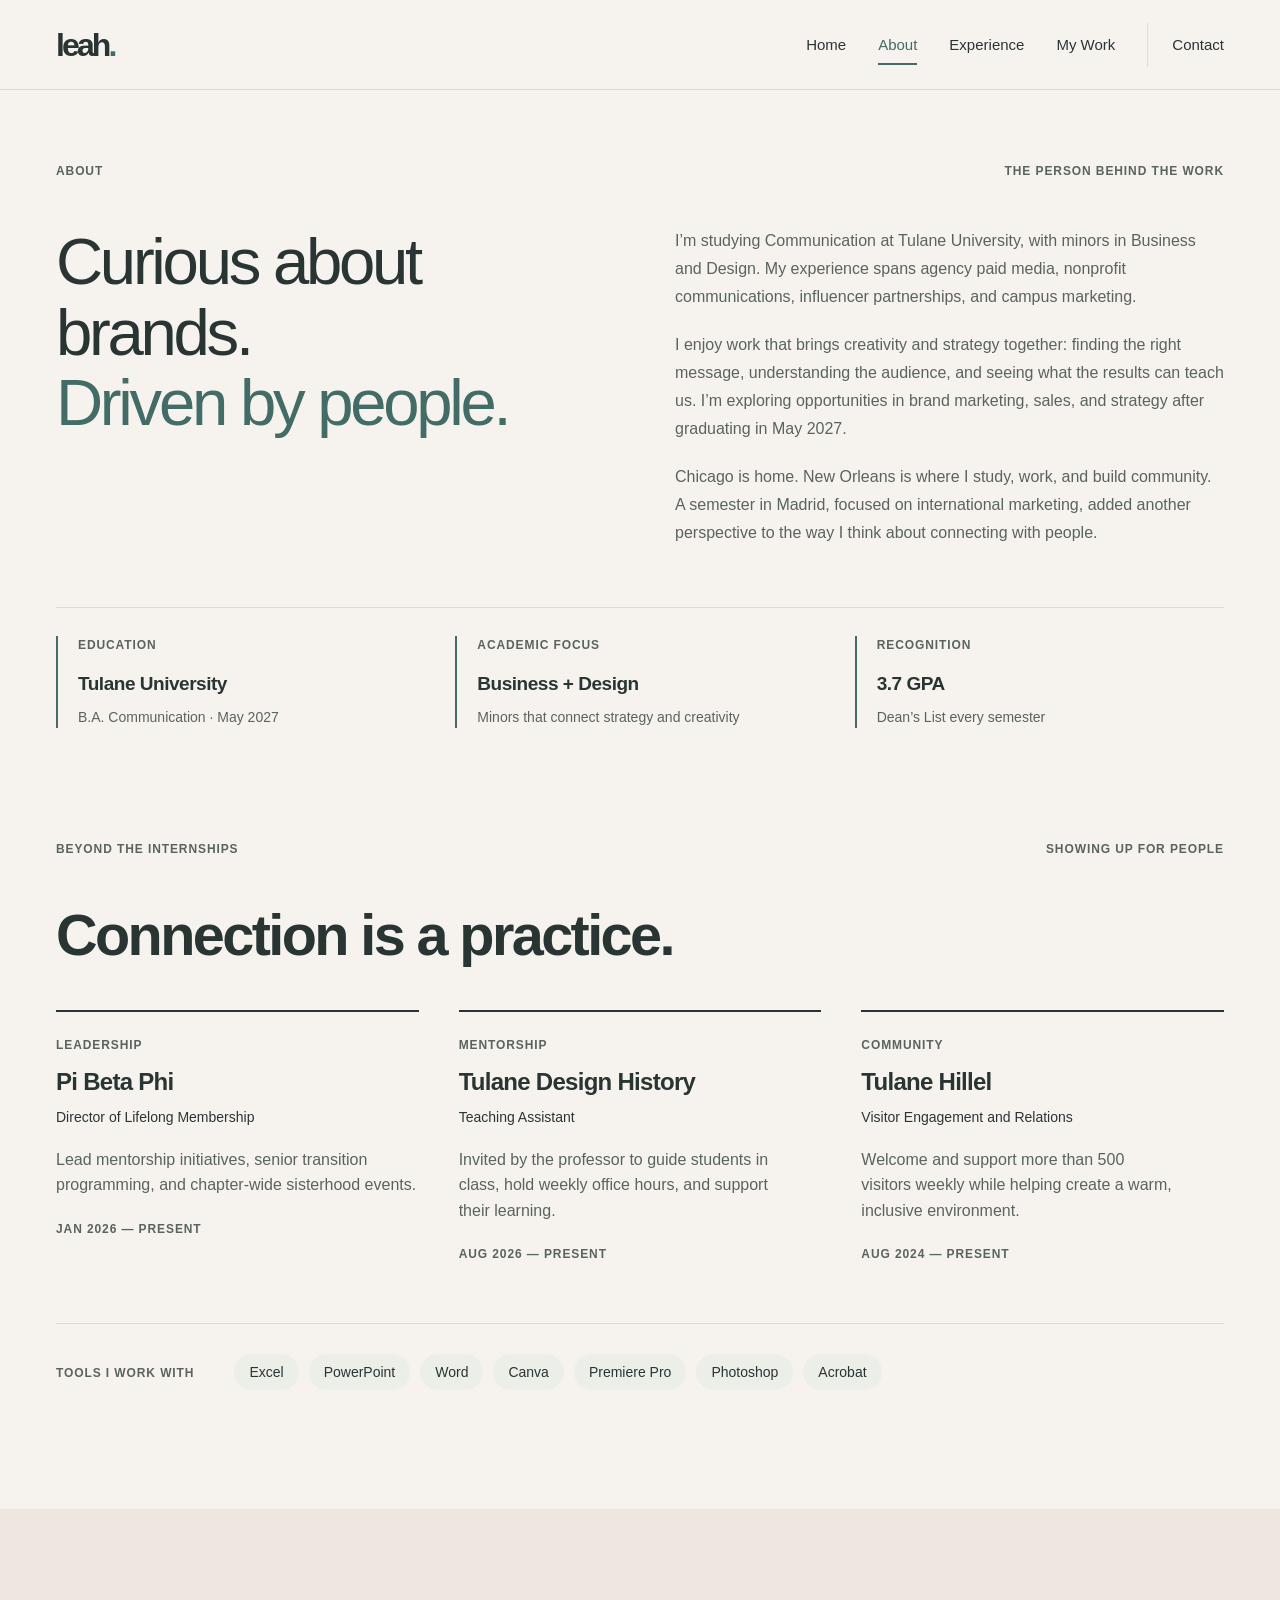
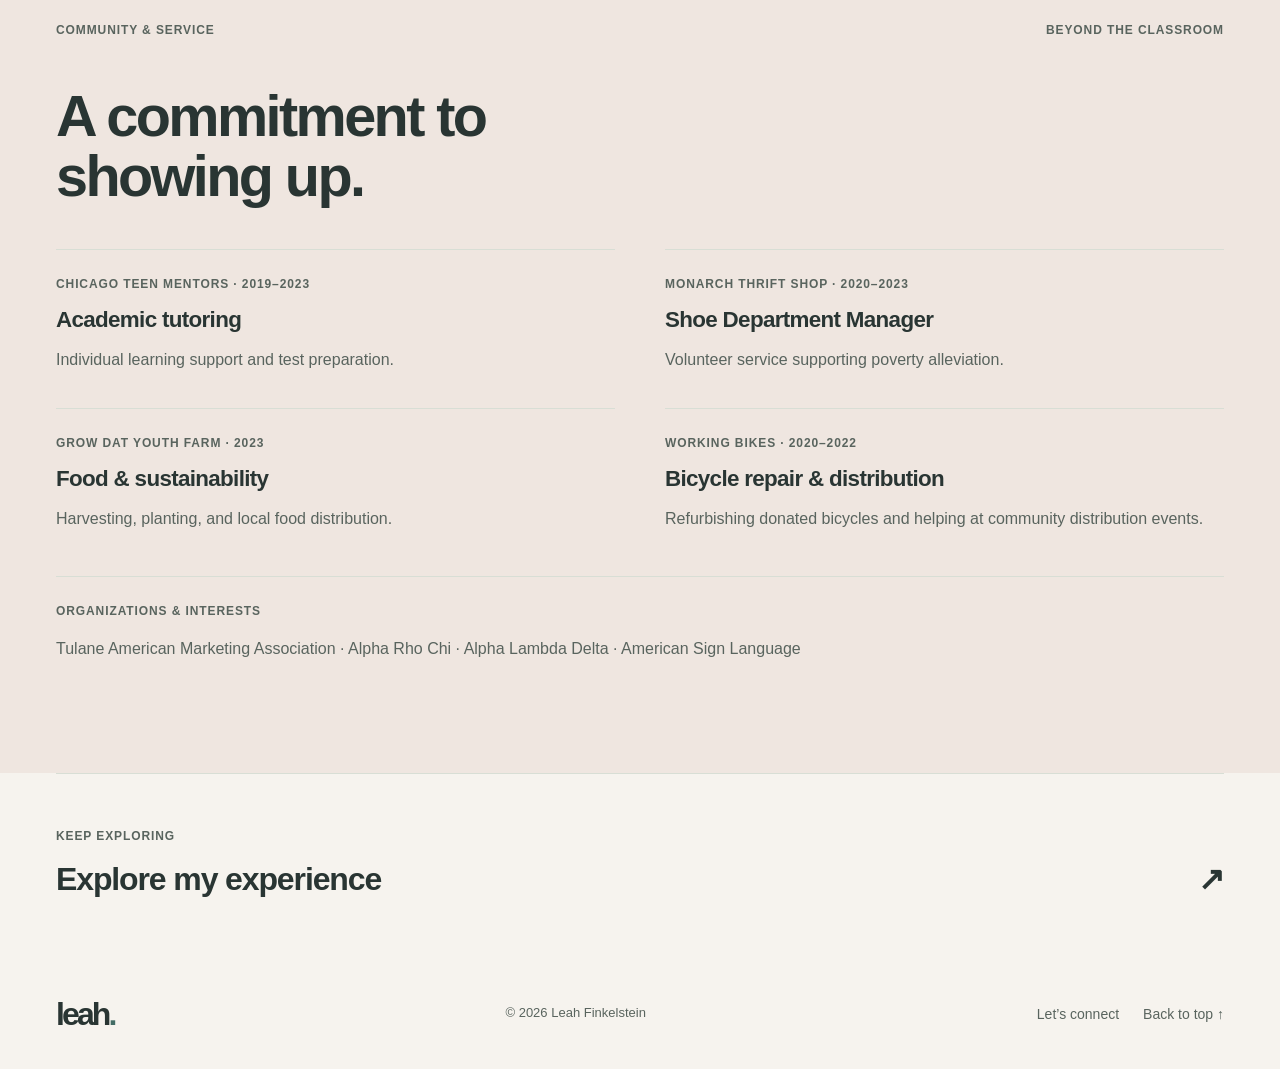
==== commit 3003014a: "Refresh portfolio with editorial typography, original project covers and category filters" ====
--- a/about.html
+++ b/about.html
@@ -10,8 +10,8 @@
   <meta property="og:type" content="website">
   <title>About | Leah Finkelstein</title>
   <link rel="icon" href="data:image/svg+xml,%3Csvg xmlns='http://www.w3.org/2000/svg' viewBox='0 0 64 64'%3E%3Crect width='64' height='64' rx='14' fill='%23426c65'/%3E%3Ctext x='9' y='44' font-size='34' font-family='Arial' font-weight='700' fill='white'%3ELF%3C/text%3E%3C/svg%3E">
-  <link rel="stylesheet" href="styles.css?v=5">
-  <script src="script.js?v=5" defer></script>
+  <link rel="stylesheet" href="styles.css?v=6">
+  <script src="script.js?v=6" defer></script>
   <noscript><style>@media(max-width:700px){.header{height:auto;flex-wrap:wrap;padding-block:16px;gap:16px}.menu-toggle{display:none}nav{position:static;display:flex;flex-wrap:wrap;padding:0;box-shadow:none;width:100%;gap:4px}nav a{padding:6px 10px}.nav-contact{border:0;margin:0}}</style></noscript>
 </head>
 <body id="top">
--- a/styles.css
+++ b/styles.css
@@ -48,3 +48,75 @@
 .next-page>a{padding-block:8px}.next-page .small-label{margin-bottom:8px}
 @media(min-width:1001px){.page-opening{padding-top:72px}.hero{padding-top:64px}.hero-footer{margin-top:0}.section-heading{gap:56px}.project{padding:38px}.about-copy{line-height:1.75}}
 @media(max-width:700px){.hero-intro{font-size:1.35rem}.project h2{font-size:1.6rem}.project>.project-role{font-size:.875rem}.footer-links{gap:20px;font-size:.8125rem}.footer{row-gap:8px}.footer-links{width:100%;justify-content:space-between;border-top:1px solid var(--line);margin-top:8px}.project summary{min-height:64px}}
+
+
+/* An editorial portfolio: original decorative covers, never campaign mockups. */
+:root{--blush:#eedbd4;--plum:#654650}
+h1 em,h2 em{font-family:Georgia,'Times New Roman',serif;font-weight:400;color:var(--accent)}
+.hero h1{font-weight:500;font-size:clamp(3.3rem,7.5vw,7rem);letter-spacing:-.065em}
+.hero h1 em{letter-spacing:-.07em}
+.editorial-home .portrait-panel{border-radius:48% 48% 12px 12px;background:linear-gradient(145deg,#eee1d6,#dce5dc);overflow:visible;isolation:isolate}
+.portrait-sticker{position:absolute;z-index:2;right:-12px;top:42px;padding:18px 22px;border-radius:50%;background:#eedbd4;color:#654650;box-shadow:0 6px 20px #65465012;transform:rotate(9deg);font-family:Georgia,serif;font-style:italic;text-align:center;font-size:1.2rem;line-height:1.2}
+.editorial-home .portrait-caption{padding-top:22px}
+.editorial-home .portrait-bottom{font-family:Georgia,serif;font-style:italic;font-size:1.6rem}
+.specialty-ribbon{margin-top:40px;padding:22px 24px;background:var(--blush);border-block:1px solid #ddc7bf;display:flex;align-items:center;justify-content:center;flex-wrap:wrap;gap:22px 38px;color:#654650;font-size:.85rem;letter-spacing:.06em}
+.specialty-ribbon b{font-size:1.6rem;line-height:1}
+.featured-grid{display:grid;grid-template-columns:1fr 1fr;gap:30px}
+.feature-card{display:block;min-width:0}
+.work-cover{position:relative;isolation:isolate;min-height:280px;display:flex;flex-direction:column;justify-content:space-between;overflow:hidden;border-radius:12px;padding:30px;color:#293533;background:#dce5dc;transition:transform .35s}
+.cover-kicker{font-size:.68rem;letter-spacing:.14em;font-weight:700;z-index:1}
+.cover-title{font-family:Georgia,'Times New Roman',serif;font-size:clamp(2.2rem,3.5vw,3.4rem);letter-spacing:-.055em;line-height:1.05;z-index:1;max-width:95%;padding-block:26px}
+.cover-note{font-size:.75rem;font-weight:600;z-index:1}
+.work-cover i{position:absolute;z-index:0;pointer-events:none}
+.cover-beach{background:#eadcc6;color:#4c4939}
+.sun-disc{height:190px;width:190px;border-radius:50%;background:#cfad76;right:-35px;top:-45px;box-shadow:0 0 0 26px #cfad7633,0 0 0 52px #cfad761c}
+.cover-beach::after{content:"";position:absolute;bottom:-85px;right:-10%;width:95%;height:150px;border-radius:50%;background:#c4d5c9;transform:rotate(-12deg)}
+.cover-content{background:#eedbd4;color:#654650}
+.quote-mark{font-family:Georgia,serif;font-size:20rem;font-style:normal;color:#65465014;line-height:1;right:2px;top:12px}
+.cover-media{background:#dce5dc;color:#304e47}
+.orbit{width:260px;height:260px;border:1px solid #426c6533;border-radius:50%;right:-90px;top:-30px;box-shadow:0 0 0 24px #426c650a,0 0 0 48px #426c6508}
+.cover-campus{background:#e3dce9;color:#51405e}
+.spark{font-size:230px;line-height:1;right:-30px;bottom:-30px;font-style:normal;color:#8d749c35}
+.feature-caption{padding:24px 2px;position:relative;padding-right:30px}
+.feature-caption h3{font-size:1.35rem;margin-bottom:8px;letter-spacing:-.025em}
+.feature-caption p{font-size:.875rem}
+.feature-caption>span{position:absolute;right:0;top:22px;font-size:1.6rem}
+.feature-card:hover .work-cover{transform:translateY(-5px)}
+.featured-work{padding-bottom:30px}
+.home-highlights h2,.contact h2{font-family:Georgia,'Times New Roman',serif;font-weight:400}
+.home-links>a:nth-child(2){background:#f0e3dd}
+.home-links>a:nth-child(3){background:#e9e3ed}
+.page-opening h1{font-weight:500}
+.work{background:var(--paper)}
+.work-filters{display:flex;gap:10px;flex-wrap:wrap;margin:0 0 32px}
+.work-filters[hidden],.project[hidden]{display:none!important}
+.work-filters button{border:1px solid #b7c4ba;background:transparent;color:var(--ink);border-radius:30px;padding:10px 18px;min-height:44px;cursor:pointer;transition:background .2s,color .2s}
+.work-filters button[aria-pressed="true"]{background:var(--ink);color:var(--paper);border-color:var(--ink)}
+.work-filters button:hover{box-shadow:0 0 0 2px #426c6526}
+.project{background:var(--card);color:var(--ink);border:1px solid var(--line);padding:26px;scroll-margin-top:110px}
+.project .work-cover{margin-bottom:26px;min-height:260px}
+.project .project-top{font-size:.68rem}
+.project .project-stat{font-size:3.8rem;margin-top:25px;color:var(--accent)}
+.project .project-word{font-family:Georgia,serif;font-style:italic;font-size:3rem;min-height:0;margin-top:25px}
+.project h2{margin-top:24px}
+.project p,.project-dark p,.project-blue p,.project .project-brief dd{color:var(--muted)}
+.project>.project-role,.project-dark>.project-role{color:var(--accent)}
+.project summary{padding-bottom:10px}
+.project details[open] summary{padding-bottom:10px}
+.project summary>.sr-only{transform:none!important}
+.project .detail-content{padding-top:20px}
+.contact{background:linear-gradient(120deg,#e4ebe1,#eedbd4)}
+.community{background:#efe6e0}
+@media(min-width:1001px){.editorial-home .hero{grid-template-columns:1.2fr 1fr;gap:60px}.featured-work .section-heading{align-items:center}}
+@media(max-width:700px){
+.hero h1{font-size:clamp(3rem,12vw,5rem)}
+.portrait-sticker{right:0;top:22px;padding:14px 18px;font-size:1rem}
+.specialty-ribbon{gap:12px 18px;font-size:.75rem;margin-top:28px}.specialty-ribbon b{font-size:1.2rem}
+.featured-grid{grid-template-columns:1fr;gap:18px}
+.work-cover{min-height:260px;padding:26px}
+.cover-title{font-size:2.6rem}
+.project{padding:20px}.project .work-cover{min-height:235px;padding:22px}.project .cover-title{font-size:2.2rem}
+.project .project-stat{font-size:3.4rem}.work-filters{gap:8px}.work-filters button{padding:10px 14px;font-size:.875rem}
+}
+@media(prefers-reduced-motion:reduce){.feature-card:hover .work-cover{transform:none}.work-cover{transition:none}}
+@media print{.work-filters,.specialty-ribbon,.portrait-sticker{display:none}.project[hidden]{display:flex!important}.work-cover{min-height:150px}.cover-title{font-size:2rem}}
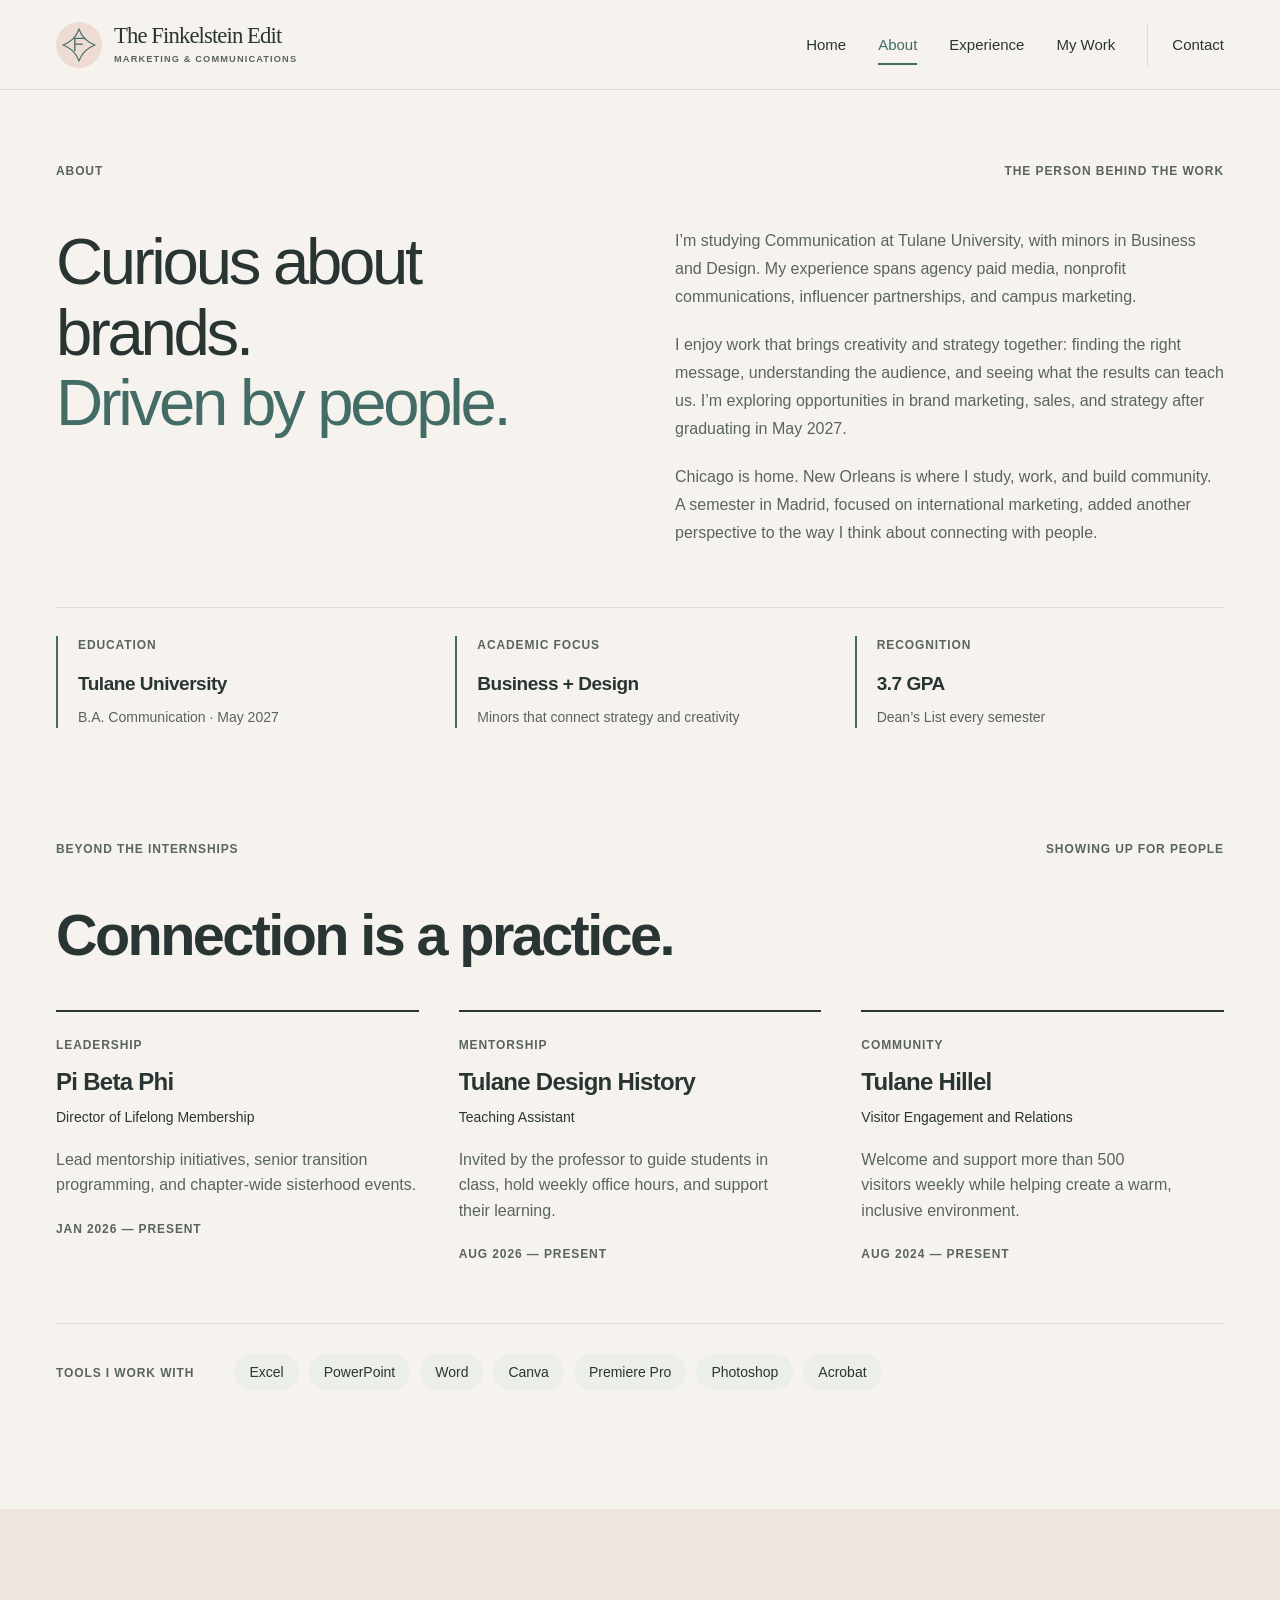
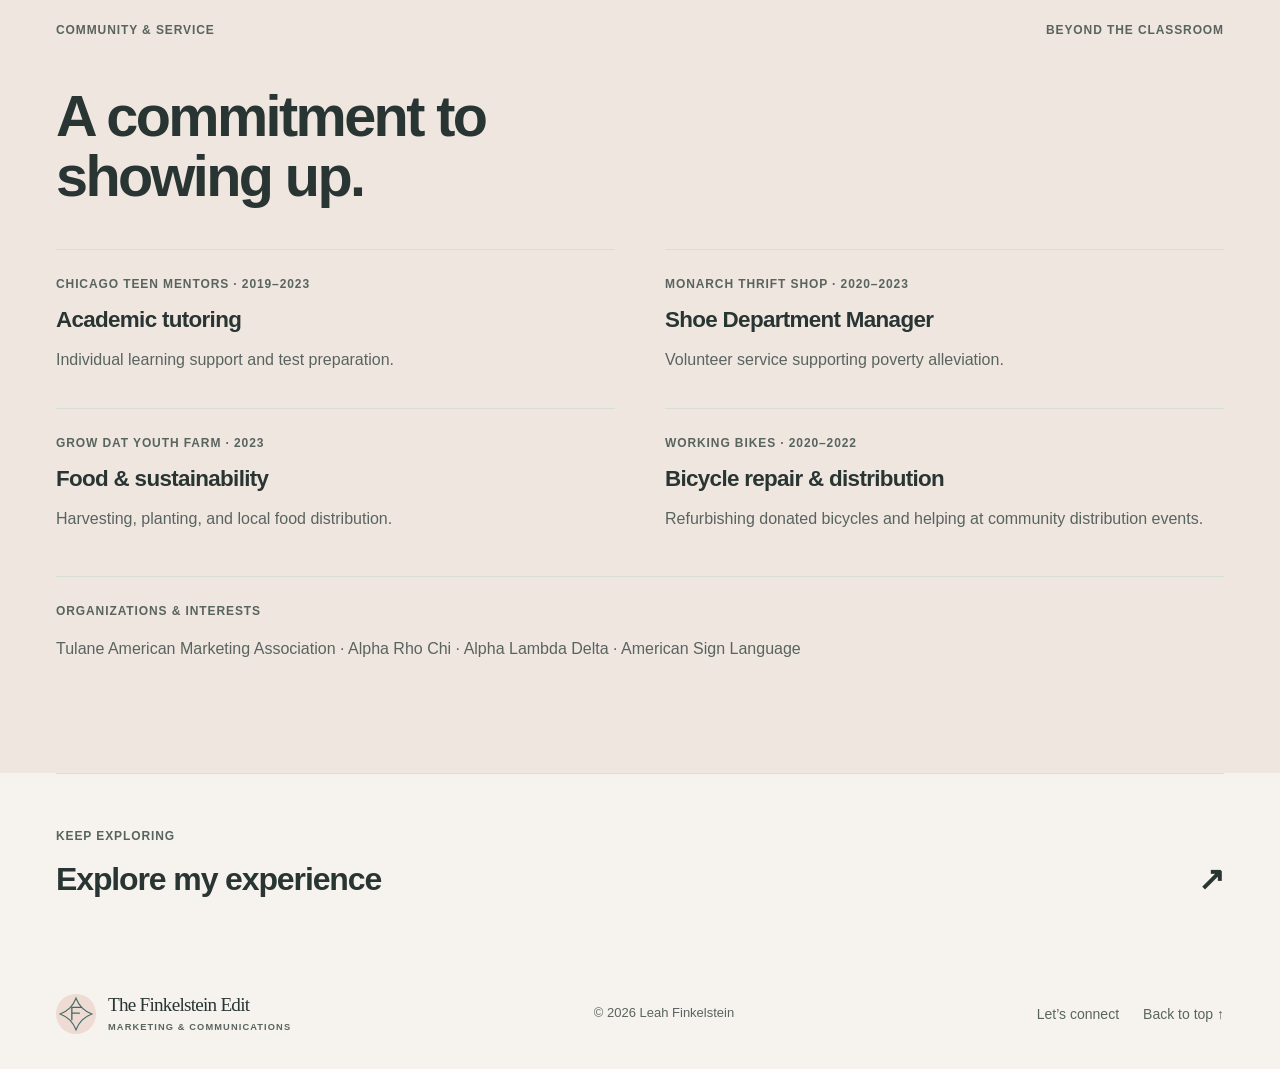
==== commit 76363f01: "Introduce The Finkelstein Edit identity and reduce headshot enlargement" ====
--- a/about.html
+++ b/about.html
@@ -9,8 +9,8 @@
   <meta property="og:description" content="Get to know Leah: Communication at Tulane, Business and Design minors, international marketing in Madrid, leadership, and community service.">
   <meta property="og:type" content="website">
   <title>About | Leah Finkelstein</title>
-  <link rel="icon" href="data:image/svg+xml,%3Csvg xmlns='http://www.w3.org/2000/svg' viewBox='0 0 64 64'%3E%3Crect width='64' height='64' rx='14' fill='%23426c65'/%3E%3Ctext x='9' y='44' font-size='34' font-family='Arial' font-weight='700' fill='white'%3ELF%3C/text%3E%3C/svg%3E">
-  <link rel="stylesheet" href="styles.css?v=6">
+  <link rel="icon" href="data:image/svg+xml,%3Csvg%20xmlns%3D%22http%3A%2F%2Fwww.w3.org%2F2000%2Fsvg%22%20viewBox%3D%220%200%2064%2064%22%3E%3Crect%20width%3D%2264%22%20height%3D%2264%22%20rx%3D%2216%22%20fill%3D%22%23eedbd4%22%2F%3E%3Cpath%20d%3D%22M32%207C38%2020%2044%2026%2057%2032C44%2038%2038%2044%2032%2057C26%2044%2020%2038%207%2032C20%2026%2026%2020%2032%207Z%22%20fill%3D%22none%22%20stroke%3D%22%23426c65%22%20stroke-width%3D%221.8%22%2F%3E%3Cpath%20d%3D%22M25%2042V22h16M25%2031h12%22%20fill%3D%22none%22%20stroke%3D%22%23426c65%22%20stroke-width%3D%222.3%22%2F%3E%3C%2Fsvg%3E">
+  <link rel="stylesheet" href="styles.css?v=7">
   <script src="script.js?v=6" defer></script>
   <noscript><style>@media(max-width:700px){.header{height:auto;flex-wrap:wrap;padding-block:16px;gap:16px}.menu-toggle{display:none}nav{position:static;display:flex;flex-wrap:wrap;padding:0;box-shadow:none;width:100%;gap:4px}nav a{padding:6px 10px}.nav-contact{border:0;margin:0}}</style></noscript>
 </head>
@@ -18,7 +18,7 @@
 <a class="skip-link" href="#main">Skip to content</a>
 <div class="progress" aria-hidden="true"></div>
 <header class="header">
-    <a class="wordmark" href="index.html" aria-label="Leah Finkelstein, home">leah<span>.</span></a>
+    <a class="wordmark identity-mark" href="index.html" aria-label="The Finkelstein Edit — Leah Finkelstein, home"><span class="identity-emblem" aria-hidden="true"><svg viewBox="0 0 48 48" width="48" height="48" focusable="false"><path d="M24 5C28 15 33 20 43 24C33 28 28 33 24 43C20 33 15 28 5 24C15 20 20 15 24 5Z" fill="none" stroke="currentColor" stroke-width="1.4"/><path d="M19 31V16h12M19 23h9" fill="none" stroke="currentColor" stroke-width="1.6" stroke-linecap="round"/></svg></span><span class="identity-copy"><span class="identity-title">The Finkelstein Edit</span><span class="identity-subtitle">MARKETING &amp; COMMUNICATIONS</span></span></a>
     <button class="menu-toggle" aria-expanded="false" aria-controls="navigation">Menu <span aria-hidden="true">+</span></button>
     <nav id="navigation" aria-label="Main navigation"><a href="index.html">Home</a><a href="about.html" aria-current="page">About</a><a href="experience.html">Experience</a><a href="work.html">My Work</a><a href="contact.html" class="nav-contact">Contact</a></nav>
   </header>
@@ -35,6 +35,6 @@
       </div>
       <div class="tools-row reveal"><span class="small-label">TOOLS I WORK WITH</span><ul aria-label="Tools"><li>Excel</li><li>PowerPoint</li><li>Word</li><li>Canva</li><li>Premiere Pro</li><li>Photoshop</li><li>Acrobat</li></ul></div>
     </section><section class="section community"><div class="wrap"><div class="section-label reveal"><span>COMMUNITY & SERVICE</span><span>BEYOND THE CLASSROOM</span></div><h2 class="reveal">A commitment to<br>showing up.</h2><div class="community-grid"><article class="reveal"><span class="small-label">CHICAGO TEEN MENTORS · 2019–2023</span><h3>Academic tutoring</h3><p>Individual learning support and test preparation.</p></article><article class="reveal"><span class="small-label">MONARCH THRIFT SHOP · 2020–2023</span><h3>Shoe Department Manager</h3><p>Volunteer service supporting poverty alleviation.</p></article><article class="reveal"><span class="small-label">GROW DAT YOUTH FARM · 2023</span><h3>Food & sustainability</h3><p>Harvesting, planting, and local food distribution.</p></article><article class="reveal"><span class="small-label">WORKING BIKES · 2020–2022</span><h3>Bicycle repair & distribution</h3><p>Refurbishing donated bicycles and helping at community distribution events.</p></article></div><div class="memberships reveal"><span class="small-label">ORGANIZATIONS & INTERESTS</span><p>Tulane American Marketing Association · Alpha Rho Chi · Alpha Lambda Delta · American Sign Language</p></div></div></section><div class="next-page wrap"><a href="experience.html"><span class="small-label">KEEP EXPLORING</span><span>Explore my experience <span aria-hidden="true">↗</span></span></a></div></main>
-<footer class="footer wrap"><a class="wordmark" href="index.html" aria-label="Leah Finkelstein, home">leah<span>.</span></a><span>© 2026 Leah Finkelstein</span><div class="footer-links"><a href="contact.html">Let’s connect</a><a href="#top">Back to top ↑</a></div></footer>
+<footer class="footer wrap"><a class="wordmark identity-mark" href="index.html" aria-label="The Finkelstein Edit — Leah Finkelstein, home"><span class="identity-emblem" aria-hidden="true"><svg viewBox="0 0 48 48" width="48" height="48" focusable="false"><path d="M24 5C28 15 33 20 43 24C33 28 28 33 24 43C20 33 15 28 5 24C15 20 20 15 24 5Z" fill="none" stroke="currentColor" stroke-width="1.4"/><path d="M19 31V16h12M19 23h9" fill="none" stroke="currentColor" stroke-width="1.6" stroke-linecap="round"/></svg></span><span class="identity-copy"><span class="identity-title">The Finkelstein Edit</span><span class="identity-subtitle">MARKETING &amp; COMMUNICATIONS</span></span></a><span>© 2026 Leah Finkelstein</span><div class="footer-links"><a href="contact.html">Let’s connect</a><a href="#top">Back to top ↑</a></div></footer>
 </body>
 </html>
--- a/styles.css
+++ b/styles.css
@@ -120,3 +120,38 @@
 }
 @media(prefers-reduced-motion:reduce){.feature-card:hover .work-cover{transform:none}.work-cover{transition:none}}
 @media print{.work-filters,.specialty-ribbon,.portrait-sticker{display:none}.project[hidden]{display:flex!important}.work-cover{min-height:150px}.cover-title{font-size:2rem}}
+
+
+/* A personal editorial masthead and native-size headshot presentation. */
+.wordmark.identity-mark{display:inline-flex;align-items:center;gap:12px;letter-spacing:0;font-weight:400;flex-shrink:0;line-height:1}
+.identity-mark span{color:inherit}
+.identity-emblem{display:grid;place-items:center;flex:0 0 46px;width:46px;height:46px;background:var(--blush);border-radius:50%;color:var(--accent)!important}
+.identity-emblem svg{display:block;width:40px;height:40px}
+.identity-copy{display:flex;flex-direction:column;gap:7px}
+.identity-title{font-family:Georgia,'Times New Roman',serif;font-size:1.42rem;letter-spacing:-.04em;white-space:nowrap;line-height:1.05}
+.identity-subtitle{font-family:Arial,Helvetica,sans-serif;font-size:.58rem;letter-spacing:.12em;font-weight:600;line-height:1.2;color:var(--muted)!important}
+.portrait{width:min(280px,100%);max-width:280px;border-width:4px}
+/* The source headshot is about 280 px across; avoid enlarging it further. */
+.portrait-panel:hover .portrait{transform:none}
+.footer .identity-title{font-size:1.2rem}
+.footer .identity-emblem{width:40px;height:40px;flex-basis:40px}
+@media(min-width:701px) and (max-width:1000px){
+.header .identity-mark{gap:9px}.header .identity-title{font-size:1.18rem}
+.header .identity-subtitle{font-size:.52rem;letter-spacing:.07em}
+.header .identity-emblem{width:38px;height:38px;flex-basis:38px}
+.header nav{gap:14px;font-size:.875rem}.header .nav-contact{padding-left:14px}
+}
+@media(max-width:700px){
+.header .identity-mark{gap:8px;max-width:calc(100% - 95px)}
+.header .identity-emblem{width:36px;height:36px;flex-basis:36px}
+.header .identity-emblem svg{width:32px;height:32px}
+.header .identity-title{font-size:clamp(.94rem,3.7vw,1.25rem)}
+.header .identity-subtitle{font-size:.49rem;letter-spacing:.04em}
+.portrait{width:min(280px,100%);max-width:280px}
+.footer .identity-mark{gap:9px}.footer .identity-title{font-size:1.05rem}
+}
+@media(max-width:360px){
+.header .identity-mark{gap:5px}.header .identity-emblem{width:30px;height:30px;flex-basis:30px}
+.header .identity-emblem svg{width:28px;height:28px}.header .identity-subtitle{font-size:.44rem}
+.footer{flex-wrap:wrap}
+}
